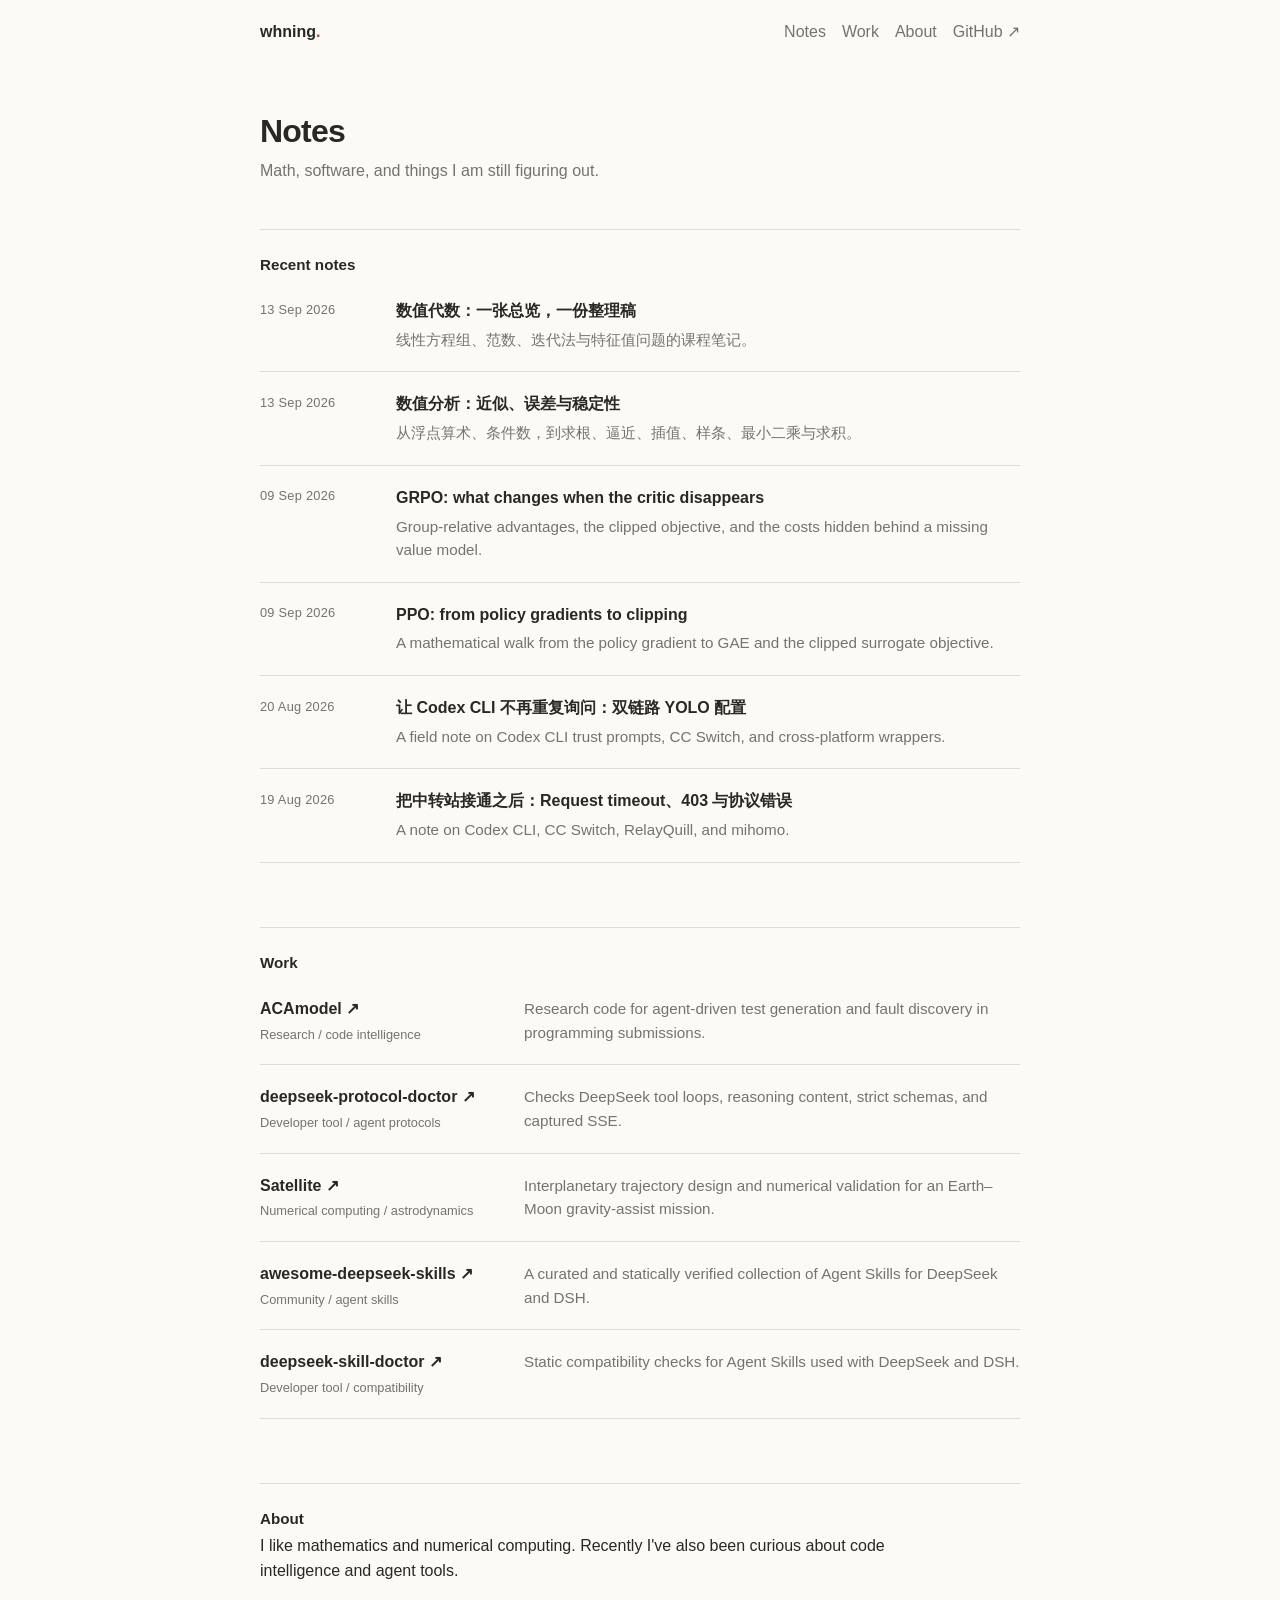
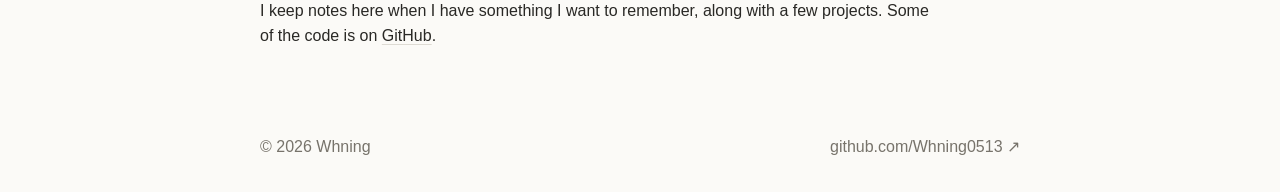
==== index.html @ e8d20bf4 "notes: expand numerical analysis coverage" ====
<!doctype html>
<html lang="en">
<head>
  <meta charset="utf-8">
  <meta name="viewport" content="width=device-width, initial-scale=1">
  <meta name="description" content="Study notes, research projects, and software by Whning.">
  <meta name="theme-color" content="#fbfaf7">
  <title>Whning | Notes</title>
  <link rel="stylesheet" href="css/home.css">
</head>
<body>
  <a class="skip-link" href="#main-content">Skip to content</a>
  <header class="site-header">
    <a class="wordmark" href="#top" aria-label="Whning home">whning<span>.</span></a>
    <nav class="site-nav" aria-label="Main navigation">
      <a href="#notes">Notes</a>
      <a href="#work">Work</a>
      <a href="#about">About</a>
      <a href="https://github.com/Whning0513" target="_blank" rel="noopener">GitHub <span aria-hidden="true">&#8599;</span></a>
    </nav>
  </header>

  <main id="main-content">
    <section class="hero" id="top" aria-labelledby="hero-title">
      <h1 id="hero-title">Notes</h1>
      <p class="hero-lede">Math, software, and things I am still figuring out.</p>
    </section>

    <section class="content-section" id="notes" aria-labelledby="notes-title">
      <h2 id="notes-title">Recent notes</h2>
      <div class="notes-list">
        <article class="note-row">
          <time class="note-date" datetime="2026-09-13">13 Sep 2026</time>
          <div class="note-copy">
            <h3 class="note-title"><a class="note-link" href="notes/20260913-01.html">数值代数：一张总览，一份整理稿</a></h3>
            <p class="note-description">线性方程组、范数、迭代法与特征值问题的课程笔记。</p>
          </div>
        </article>
        <article class="note-row">
          <time class="note-date" datetime="2026-09-13">13 Sep 2026</time>
          <div class="note-copy">
            <h3 class="note-title"><a class="note-link" href="notes/20260913-02.html">数值分析：近似、误差与稳定性</a></h3>
            <p class="note-description">从浮点算术、条件数，到求根、逼近、插值、样条、最小二乘与求积。</p>
          </div>
        </article>
        <article class="note-row">
          <time class="note-date" datetime="2026-09-09">09 Sep 2026</time>
          <div class="note-copy">
            <h3 class="note-title"><a class="note-link" href="notes/20260909-02.html">GRPO: what changes when the critic disappears</a></h3>
            <p class="note-description">Group-relative advantages, the clipped objective, and the costs hidden behind a missing value model.</p>
          </div>
        </article>
        <article class="note-row">
          <time class="note-date" datetime="2026-09-09">09 Sep 2026</time>
          <div class="note-copy">
            <h3 class="note-title"><a class="note-link" href="notes/20260909-01.html">PPO: from policy gradients to clipping</a></h3>
            <p class="note-description">A mathematical walk from the policy gradient to GAE and the clipped surrogate objective.</p>
          </div>
        </article>
        <article class="note-row">
          <time class="note-date" datetime="2026-08-20">20 Aug 2026</time>
          <div class="note-copy">
            <h3 class="note-title"><a class="note-link" href="notes/20260820-01.html">让 Codex CLI 不再重复询问：双链路 YOLO 配置</a></h3>
            <p class="note-description">A field note on Codex CLI trust prompts, CC Switch, and cross-platform wrappers.</p>
          </div>
        </article>
        <article class="note-row">
          <time class="note-date" datetime="2026-08-19">19 Aug 2026</time>
          <div class="note-copy">
            <h3 class="note-title"><a class="note-link" href="notes/20260819-01.html">把中转站接通之后：Request timeout、403 与协议错误</a></h3>
            <p class="note-description">A note on Codex CLI, CC Switch, RelayQuill, and mihomo.</p>
          </div>
        </article>
      </div>
    </section>

    <section class="content-section" id="work" aria-labelledby="work-title">
      <h2 id="work-title">Work</h2>
      <div class="project-list">
        <article class="project-row">
          <div class="project-heading">
            <h3 class="project-title"><a class="project-link" href="https://github.com/Whning0513/ACAmodel" target="_blank" rel="noopener">ACAmodel <span aria-hidden="true">&#8599;</span></a></h3>
            <p class="project-meta">Research / code intelligence</p>
          </div>
          <p class="project-description">Research code for agent-driven test generation and fault discovery in programming submissions.</p>
        </article>
        <article class="project-row">
          <div class="project-heading">
            <h3 class="project-title"><a class="project-link" href="https://github.com/Whning0513/deepseek-protocol-doctor" target="_blank" rel="noopener">deepseek-protocol-doctor <span aria-hidden="true">&#8599;</span></a></h3>
            <p class="project-meta">Developer tool / agent protocols</p>
          </div>
          <p class="project-description">Checks DeepSeek tool loops, reasoning content, strict schemas, and captured SSE.</p>
        </article>
        <article class="project-row">
          <div class="project-heading">
            <h3 class="project-title"><a class="project-link" href="https://github.com/Whning0513/Satellite" target="_blank" rel="noopener">Satellite <span aria-hidden="true">&#8599;</span></a></h3>
            <p class="project-meta">Numerical computing / astrodynamics</p>
          </div>
          <p class="project-description">Interplanetary trajectory design and numerical validation for an Earth–Moon gravity-assist mission.</p>
        </article>
        <article class="project-row">
          <div class="project-heading">
            <h3 class="project-title"><a class="project-link" href="https://github.com/Whning0513/awesome-deepseek-skills" target="_blank" rel="noopener">awesome-deepseek-skills <span aria-hidden="true">&#8599;</span></a></h3>
            <p class="project-meta">Community / agent skills</p>
          </div>
          <p class="project-description">A curated and statically verified collection of Agent Skills for DeepSeek and DSH.</p>
        </article>
        <article class="project-row">
          <div class="project-heading">
            <h3 class="project-title"><a class="project-link" href="https://github.com/Whning0513/deepseek-skill-doctor" target="_blank" rel="noopener">deepseek-skill-doctor <span aria-hidden="true">&#8599;</span></a></h3>
            <p class="project-meta">Developer tool / compatibility</p>
          </div>
          <p class="project-description">Static compatibility checks for Agent Skills used with DeepSeek and DSH.</p>
        </article>
      </div>
    </section>

    <section class="content-section" id="about" aria-labelledby="about-title">
      <h2 id="about-title">About</h2>
      <div class="about-copy">
        <p>I like mathematics and numerical computing. Recently I've also been curious about code intelligence and agent tools.</p>
        <p>I keep notes here when I have something I want to remember, along with a few projects. Some of the code is on <a class="text-link" href="https://github.com/Whning0513" target="_blank" rel="noopener">GitHub</a>.</p>
      </div>
    </section>
  </main>

  <footer class="site-footer">
    <span>&copy; 2026 Whning</span>
    <a href="https://github.com/Whning0513" target="_blank" rel="noopener">github.com/Whning0513 <span aria-hidden="true">&#8599;</span></a>
  </footer>
</body>
</html>
---- css/home.css ----
:root {
  color-scheme: light;
  --paper: #fbfaf7;
  --ink: #292825;
  --muted: #77736b;
  --line: #dedbd4;
  --accent: #a44b35;
  --max: 760px;
  --body-size: 1rem;
  --heading-size: 1.05rem;
}

* { box-sizing: border-box; }
html { scroll-behavior: smooth; }
body {
  min-width: 320px;
  margin: 0;
  background: var(--paper);
  color: var(--ink);
  font-family: Arial, "Helvetica Neue", sans-serif;
  font-size: var(--body-size);
  line-height: 1.6;
}
a { color: inherit; }
.skip-link {
  position: absolute;
  top: -3rem;
  left: 1rem;
  padding: .5rem .75rem;
  background: var(--ink);
  color: var(--paper);
  font-size: var(--body-size);
  text-decoration: none;
  z-index: 2;
}
.skip-link:focus { top: 1rem; }
.site-header, main, .site-footer {
  width: min(calc(100% - 40px), var(--max));
  margin: 0 auto;
}
.site-header {
  display: flex;
  align-items: center;
  min-height: 64px;
}
.wordmark {
  color: var(--ink);
  font-size: 1rem;
  font-weight: 700;
  letter-spacing: 0;
  text-decoration: none;
}
.wordmark span { color: var(--accent); }
.site-nav {
  display: flex;
  flex-wrap: wrap;
  gap: 1rem;
  margin-left: auto;
  color: var(--muted);
  font-size: var(--body-size);
}
.site-nav a, .site-footer a { text-decoration: none; }
.site-nav a:hover, .site-nav a:focus-visible, .site-footer a:hover, .site-footer a:focus-visible { color: var(--accent); }
.hero {
  padding: 3rem 0 2.75rem;
}
h1, h2, h3, p { margin-top: 0; }
h1, h2, h3 { font-size: var(--body-size); font-weight: 400; }
h1 {
  max-width: none;
  margin-bottom: .5rem;
  font-size: 2rem;
  font-weight: 600;
  letter-spacing: -.025em;
  line-height: 1.2;
}
.hero-lede {
  max-width: 38rem;
  margin-bottom: 0;
  color: var(--muted);
  font-size: var(--body-size);
  line-height: 1.65;
}
.inline-link {
  display: inline-flex;
  gap: .45rem;
  align-items: center;
  border-bottom: 1px solid var(--ink);
  padding-bottom: .2rem;
  font-size: var(--body-size);
  text-decoration: none;
}
.inline-link:hover, .inline-link:focus-visible { border-color: var(--accent); color: var(--accent); }
.content-section {
  border-top: 1px solid var(--line);
  padding: 1.5rem 0 4rem;
}
h2 {
  max-width: none;
  margin-bottom: .25rem;
  font-size: .95rem;
  font-weight: 600;
  line-height: 1.4;
}
.notes-list { margin-top: .25rem; }
.note-row {
  display: grid;
  grid-template-columns: 7rem minmax(0, 1fr);
  gap: 1.5rem;
  align-items: start;
  border-bottom: 1px solid var(--line);
  padding: 1.25rem 0;
}
.note-title { margin-bottom: .35rem; font-size: 1rem; font-weight: 600; line-height: 1.45; }
.note-description { max-width: 42rem; margin-bottom: 0; color: var(--muted); font-size: .95rem; line-height: 1.55; }
.note-date {
  justify-self: start;
  padding-top: .1rem;
  color: var(--muted);
  font-size: .8rem;
  letter-spacing: .02em;
  line-height: 1.4;
  white-space: nowrap;
}
.note-link { text-decoration: none; }
.note-link:hover, .note-link:focus-visible { color: var(--accent); }
.project-list { margin-top: .25rem; }
.project-row {
  display: grid;
  grid-template-columns: 15rem minmax(0, 1fr);
  gap: 1.5rem;
  align-items: start;
  border-bottom: 1px solid var(--line);
  padding: 1.25rem 0;
}
.project-title { margin-bottom: .35rem; font-size: 1rem; font-weight: 600; line-height: 1.45; }
.project-link { text-decoration: none; }
.project-link:hover, .project-link:focus-visible { color: var(--accent); }
.project-meta { margin-bottom: 0; color: var(--muted); font-size: .8rem; line-height: 1.45; }
.project-description { max-width: 42rem; margin-bottom: 0; color: var(--muted); font-size: .95rem; line-height: 1.55; }
.about-copy { max-width: 42rem; }
.about-copy p { margin-bottom: .85rem; }
.about-copy p:last-child { margin-bottom: 0; }
.text-link { text-decoration: underline; text-decoration-color: var(--line); text-underline-offset: .2em; }
.text-link:hover, .text-link:focus-visible { color: var(--accent); text-decoration-color: var(--accent); }
.article-page { width: 100%; min-width: 0; max-width: 760px; padding: 4rem 0 5rem; }
.article-kicker {
  margin-bottom: 1.35rem;
  color: var(--accent);
  font-size: var(--body-size);
  line-height: 1.4;
  text-transform: uppercase;
}
.article-page h1 {
  max-width: none;
  margin-bottom: 1.25rem;
  font-size: clamp(1.8rem, 5vw, 3rem);
  font-weight: 600;
  letter-spacing: -.03em;
  line-height: 1.1;
}
.article-lede {
  max-width: 680px;
  margin-bottom: 1.25rem;
  color: var(--muted);
  font-size: var(--body-size);
  line-height: 1.8;
}
.article-byline {
  margin-bottom: 0;
  color: var(--muted);
  font-size: var(--body-size);
}
.article-page section { margin-top: 3.5rem; }
.article-page h2 {
  max-width: none;
  margin-bottom: 1.25rem;
  font-size: 1.25rem;
  font-weight: 600;
  line-height: 1.4;
}
.article-page h3 {
  max-width: 680px;
  margin: 2rem 0 .65rem;
  font-size: 1rem;
  font-weight: 600;
  line-height: 1.45;
}
.article-page p, .article-page li { width: 100%; max-width: 680px; overflow-wrap: anywhere; }
.article-page ul { padding-left: 1.25rem; }
.article-page ol { padding-left: 1.35rem; }
.article-page li { margin-bottom: .85rem; }
.article-page li:last-child { margin-bottom: 0; }
.article-page code {
  padding: .08rem .25rem;
  background: rgba(28, 29, 26, .06);
  font-family: Consolas, "Liberation Mono", monospace;
  font-size: .92em;
}
.article-page pre {
  max-width: 680px;
  overflow-x: auto;
  margin: 1.5rem 0;
  border: 1px solid var(--line);
  padding: 1rem 1.15rem;
  background: rgba(255, 255, 255, .35);
  line-height: 1.6;
}
.article-page pre code { padding: 0; background: transparent; }
.note-figure {
  max-width: 680px;
  margin: 1.5rem 0;
}
.note-figure img {
  display: block;
  width: 100%;
  height: auto;
  border: 1px solid var(--line);
}
.note-figure figcaption {
  margin-top: .6rem;
  color: var(--muted);
  font-size: .9rem;
  line-height: 1.5;
}
.note-image-link,
.diagram-figure {
  display: block;
}
.diagram-figure {
  max-width: 680px;
  margin: 1.35rem 0;
}
.diagram-figure img {
  display: block;
  width: 100%;
  height: auto;
  border: 1px solid var(--line);
}
.diagram-figure figcaption {
  margin-top: .6rem;
  color: var(--muted);
  font-size: .9rem;
  line-height: 1.5;
}
.article-callout {
  margin-top: 3.5rem;
  border-top: 1px solid var(--line);
  border-bottom: 1px solid var(--line);
  padding: 1.25rem 0;
  color: var(--muted);
}
.math-block {
  max-width: 680px;
  overflow-x: auto;
  margin: 1.5rem 0;
  border-left: 2px solid var(--accent);
  padding: .9rem 1rem;
  background: rgba(255, 255, 255, .28);
}
.math-block p:last-child { margin-bottom: 0; }
.article-table-wrap { max-width: 680px; overflow-x: auto; }
.article-page table { width: 100%; border-collapse: collapse; }
.article-page th, .article-page td {
  border-top: 1px solid var(--line);
  padding: .75rem .8rem .75rem 0;
  text-align: left;
  vertical-align: top;
}
.article-page th { font-weight: 700; }
.zh-summary {
  max-width: 680px;
  border-top: 1px solid var(--line);
  border-bottom: 1px solid var(--line);
  padding: 1.25rem 0;
}
.references a { overflow-wrap: anywhere; }
.site-footer {
  display: flex;
  justify-content: space-between;
  gap: 1rem;
  padding: 1.35rem 0 2rem;
  color: var(--muted);
  font-size: var(--body-size);
}
@media (max-width: 760px) {
  .site-header, main, .site-footer { width: min(calc(100% - 32px), var(--max)); }
  .site-header { display: block; min-height: 64px; padding: .85rem 0; }
  .wordmark { flex: 0 0 auto; }
  .site-nav { min-width: 0; max-width: none; margin: .75rem 0 0; justify-content: flex-start; gap: .4rem .8rem; line-height: 1.4; }
  .site-nav a { white-space: nowrap; }
  .hero { padding: 2.5rem 0 2.25rem; }
  h1 { font-size: 1.85rem; }
  .hero-lede { max-width: 32rem; }
  .content-section { padding: 1.25rem 0 3rem; }
  h2 { font-size: .95rem; }
  .note-row { grid-template-columns: 1fr; gap: .4rem; padding: 1.1rem 0; }
  .note-date { grid-column: auto; grid-row: auto; justify-self: start; order: initial; }
  .project-row { grid-template-columns: 1fr; gap: .4rem; padding: 1.1rem 0; }
  .article-page { padding: 3.5rem 0 4rem; }
  .article-page section { margin-top: 3rem; }
  .site-footer { align-items: flex-start; flex-direction: column; padding-bottom: 1.5rem; }
}
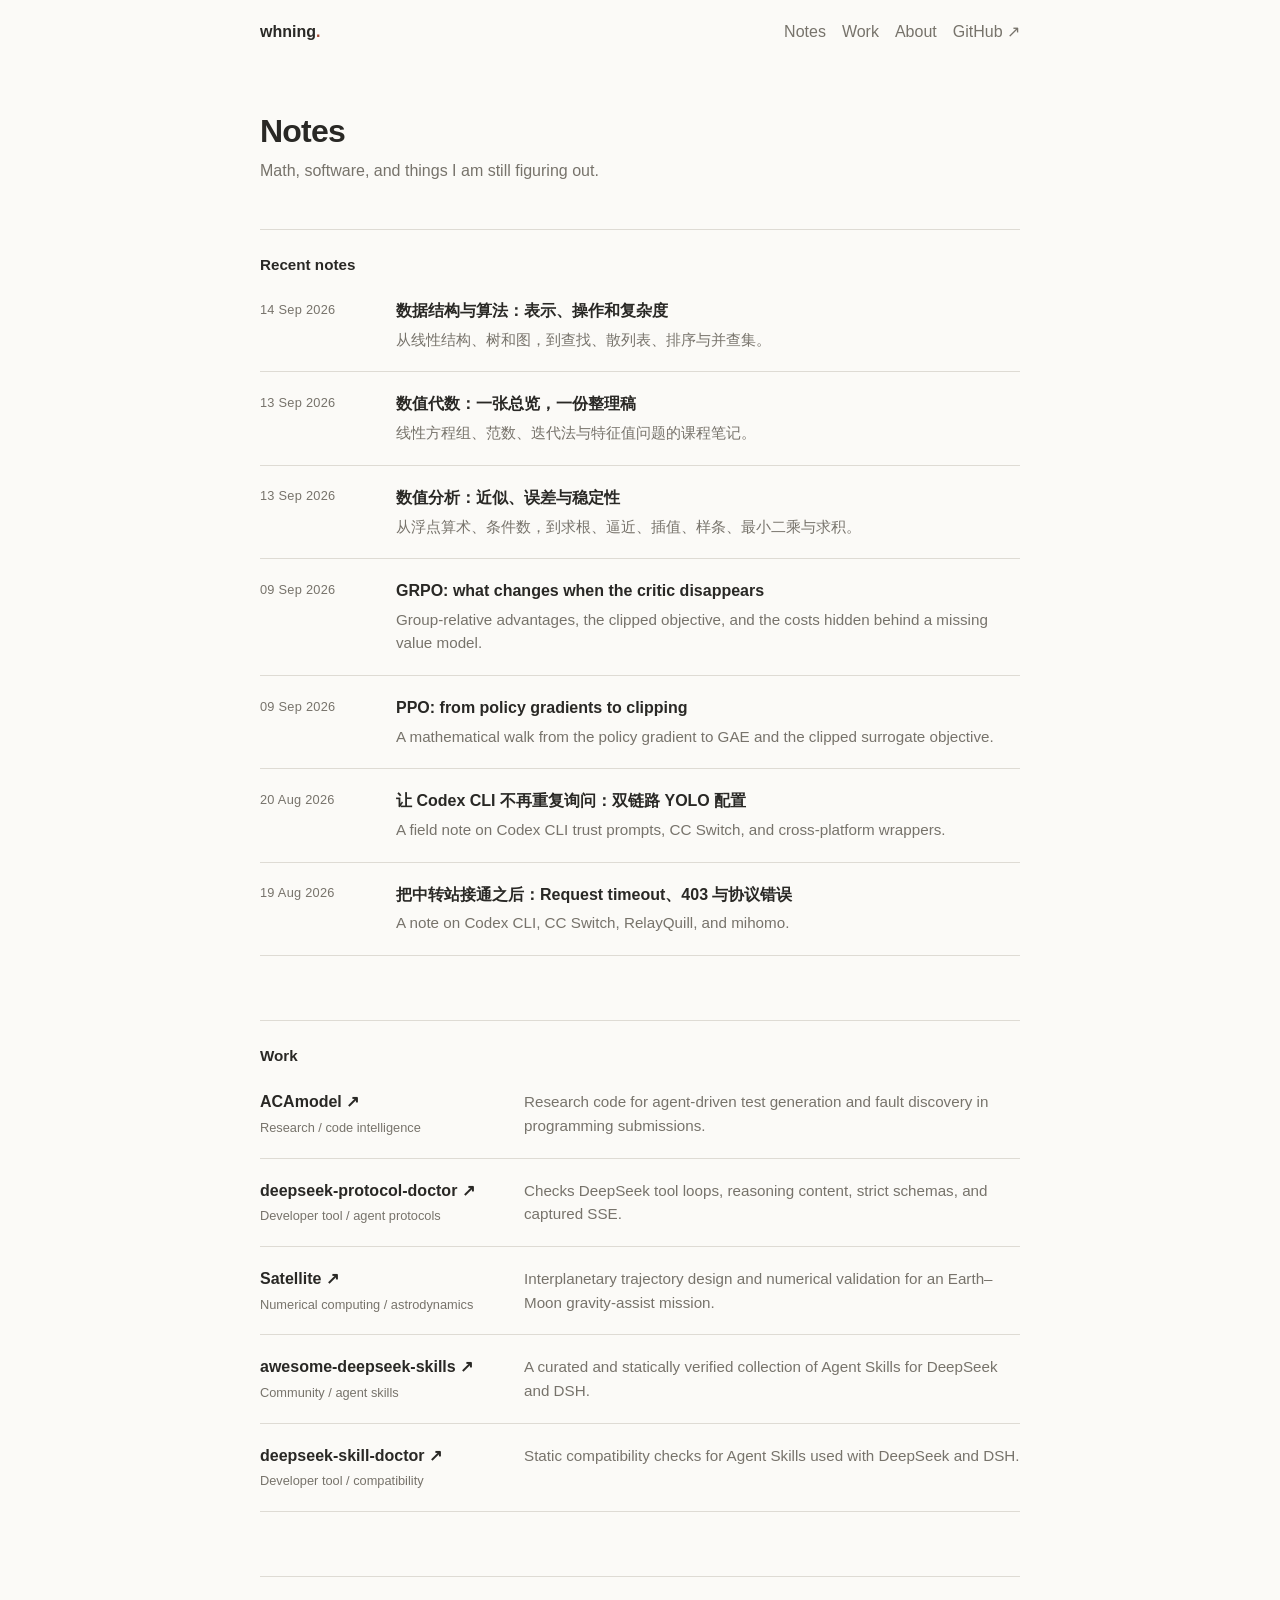
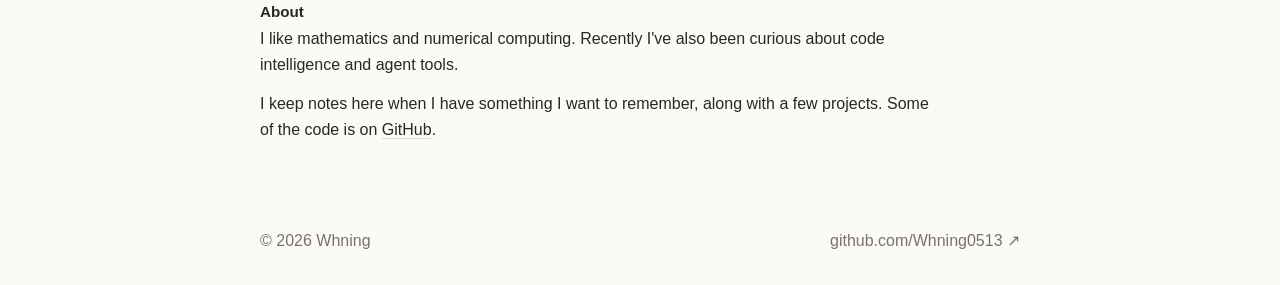
==== commit 87eaabf0: "notes: add data structures and algorithms" ====
--- a/index.html
+++ b/index.html
@@ -29,6 +29,13 @@
     <section class="content-section" id="notes" aria-labelledby="notes-title">
       <h2 id="notes-title">Recent notes</h2>
       <div class="notes-list">
+        <article class="note-row">
+          <time class="note-date" datetime="2026-09-14">14 Sep 2026</time>
+          <div class="note-copy">
+            <h3 class="note-title"><a class="note-link" href="notes/20260914-01.html">数据结构与算法：表示、操作和复杂度</a></h3>
+            <p class="note-description">从线性结构、树和图，到查找、散列表、排序与并查集。</p>
+          </div>
+        </article>
         <article class="note-row">
           <time class="note-date" datetime="2026-09-13">13 Sep 2026</time>
           <div class="note-copy">
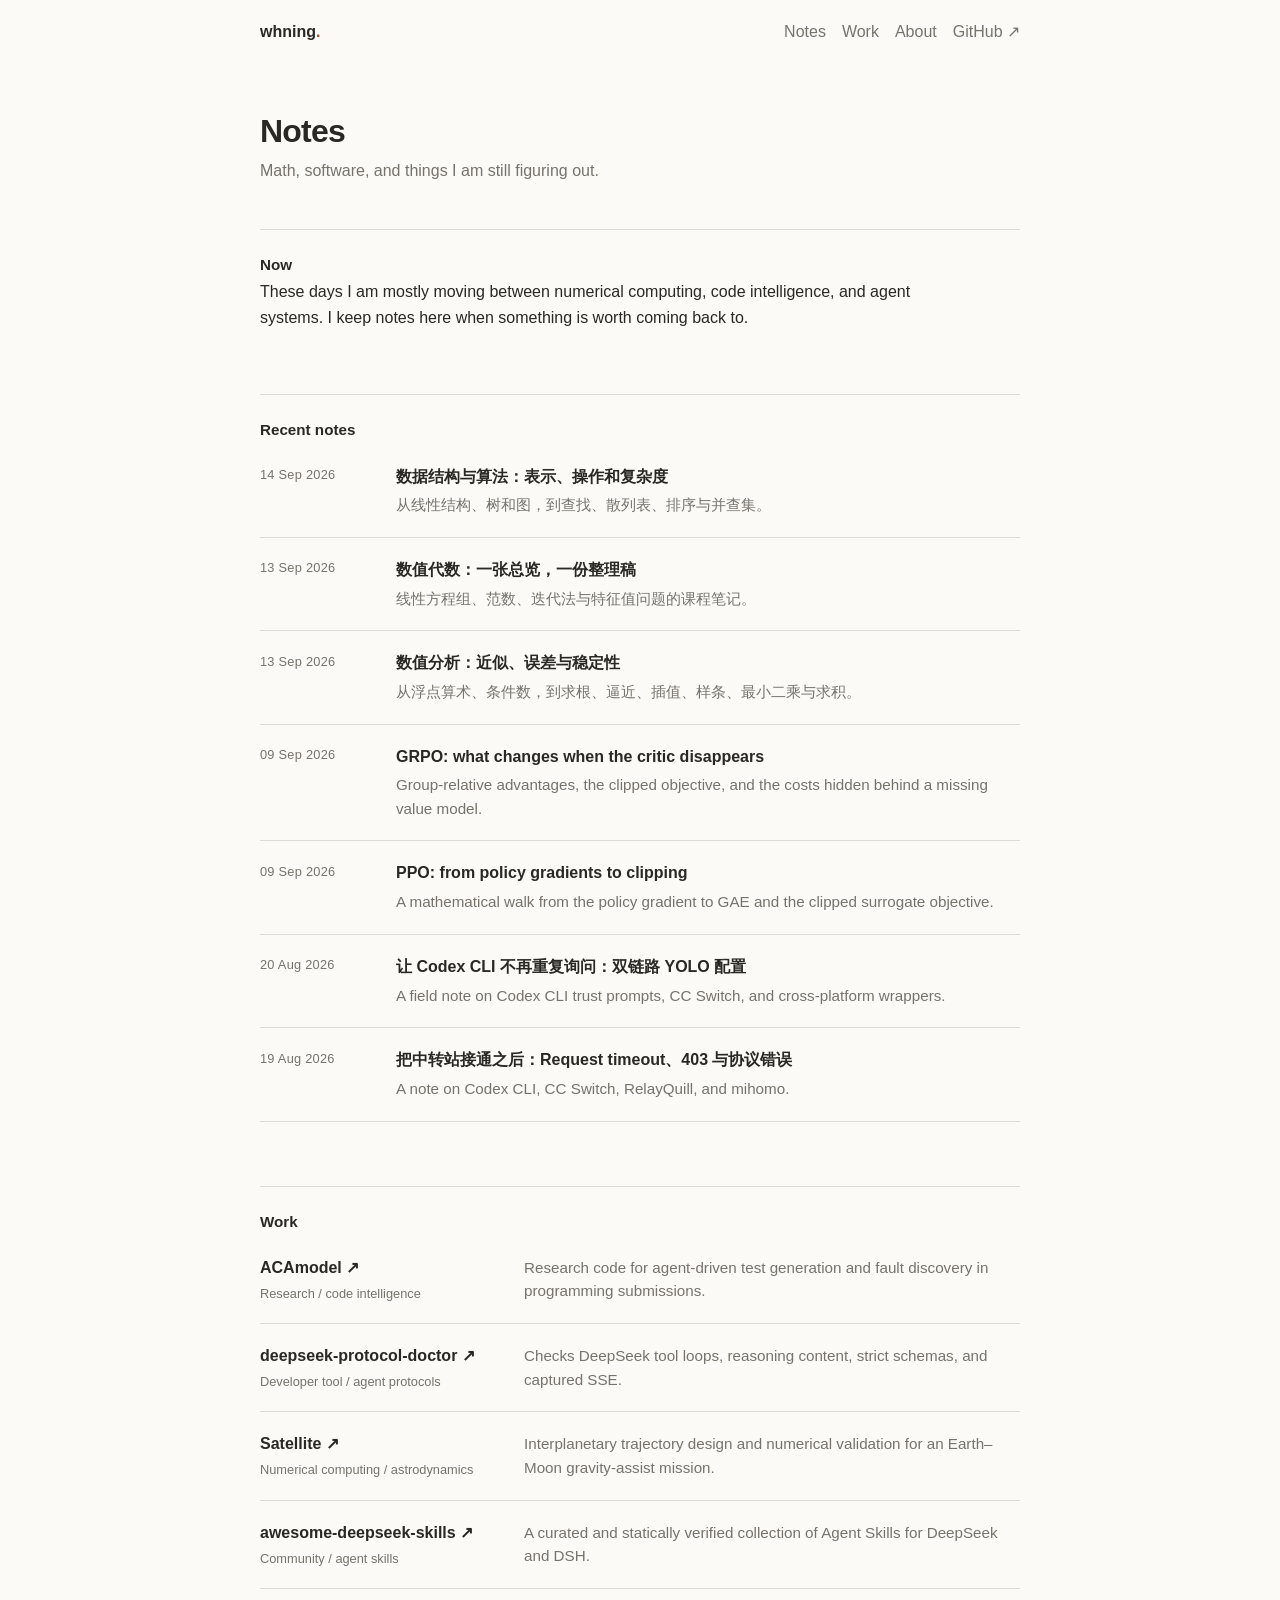
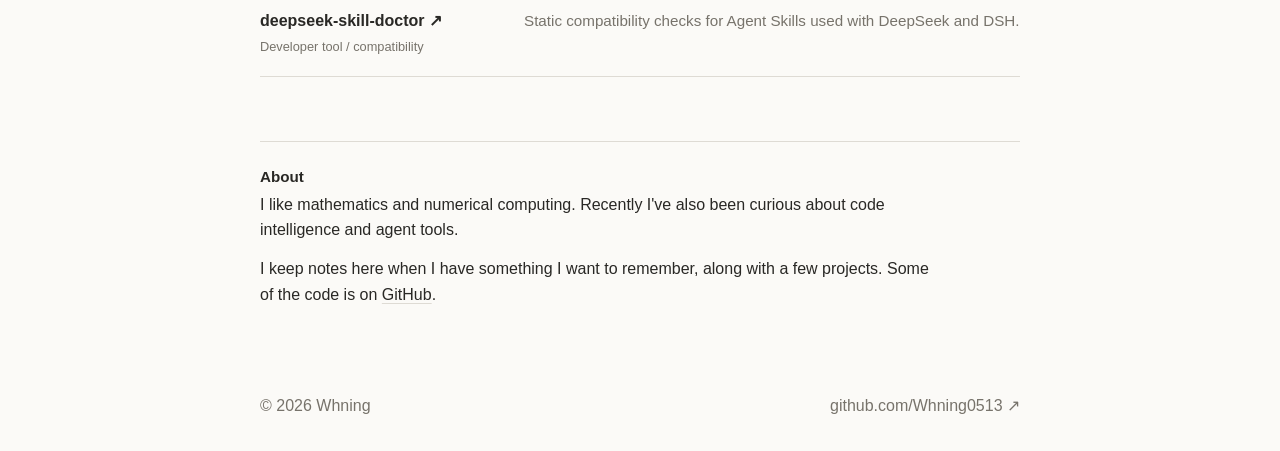
==== commit a3603d78: "site: add a quiet now section" ====
--- a/index.html
+++ b/index.html
@@ -24,6 +24,11 @@
     <section class="hero" id="top" aria-labelledby="hero-title">
       <h1 id="hero-title">Notes</h1>
       <p class="hero-lede">Math, software, and things I am still figuring out.</p>
+    </section>
+
+    <section class="content-section now-section" id="now" aria-labelledby="now-title">
+      <h2 id="now-title">Now</h2>
+      <p class="now-copy">These days I am mostly moving between numerical computing, code intelligence, and agent systems. I keep notes here when something is worth coming back to.</p>
     </section>
 
     <section class="content-section" id="notes" aria-labelledby="notes-title">
--- a/css/home.css
+++ b/css/home.css
@@ -139,6 +139,7 @@
 .project-meta { margin-bottom: 0; color: var(--muted); font-size: .8rem; line-height: 1.45; }
 .project-description { max-width: 42rem; margin-bottom: 0; color: var(--muted); font-size: .95rem; line-height: 1.55; }
 .about-copy { max-width: 42rem; }
+.now-copy { max-width: 42rem; margin-bottom: 0; }
 .about-copy p { margin-bottom: .85rem; }
 .about-copy p:last-child { margin-bottom: 0; }
 .text-link { text-decoration: underline; text-decoration-color: var(--line); text-underline-offset: .2em; }
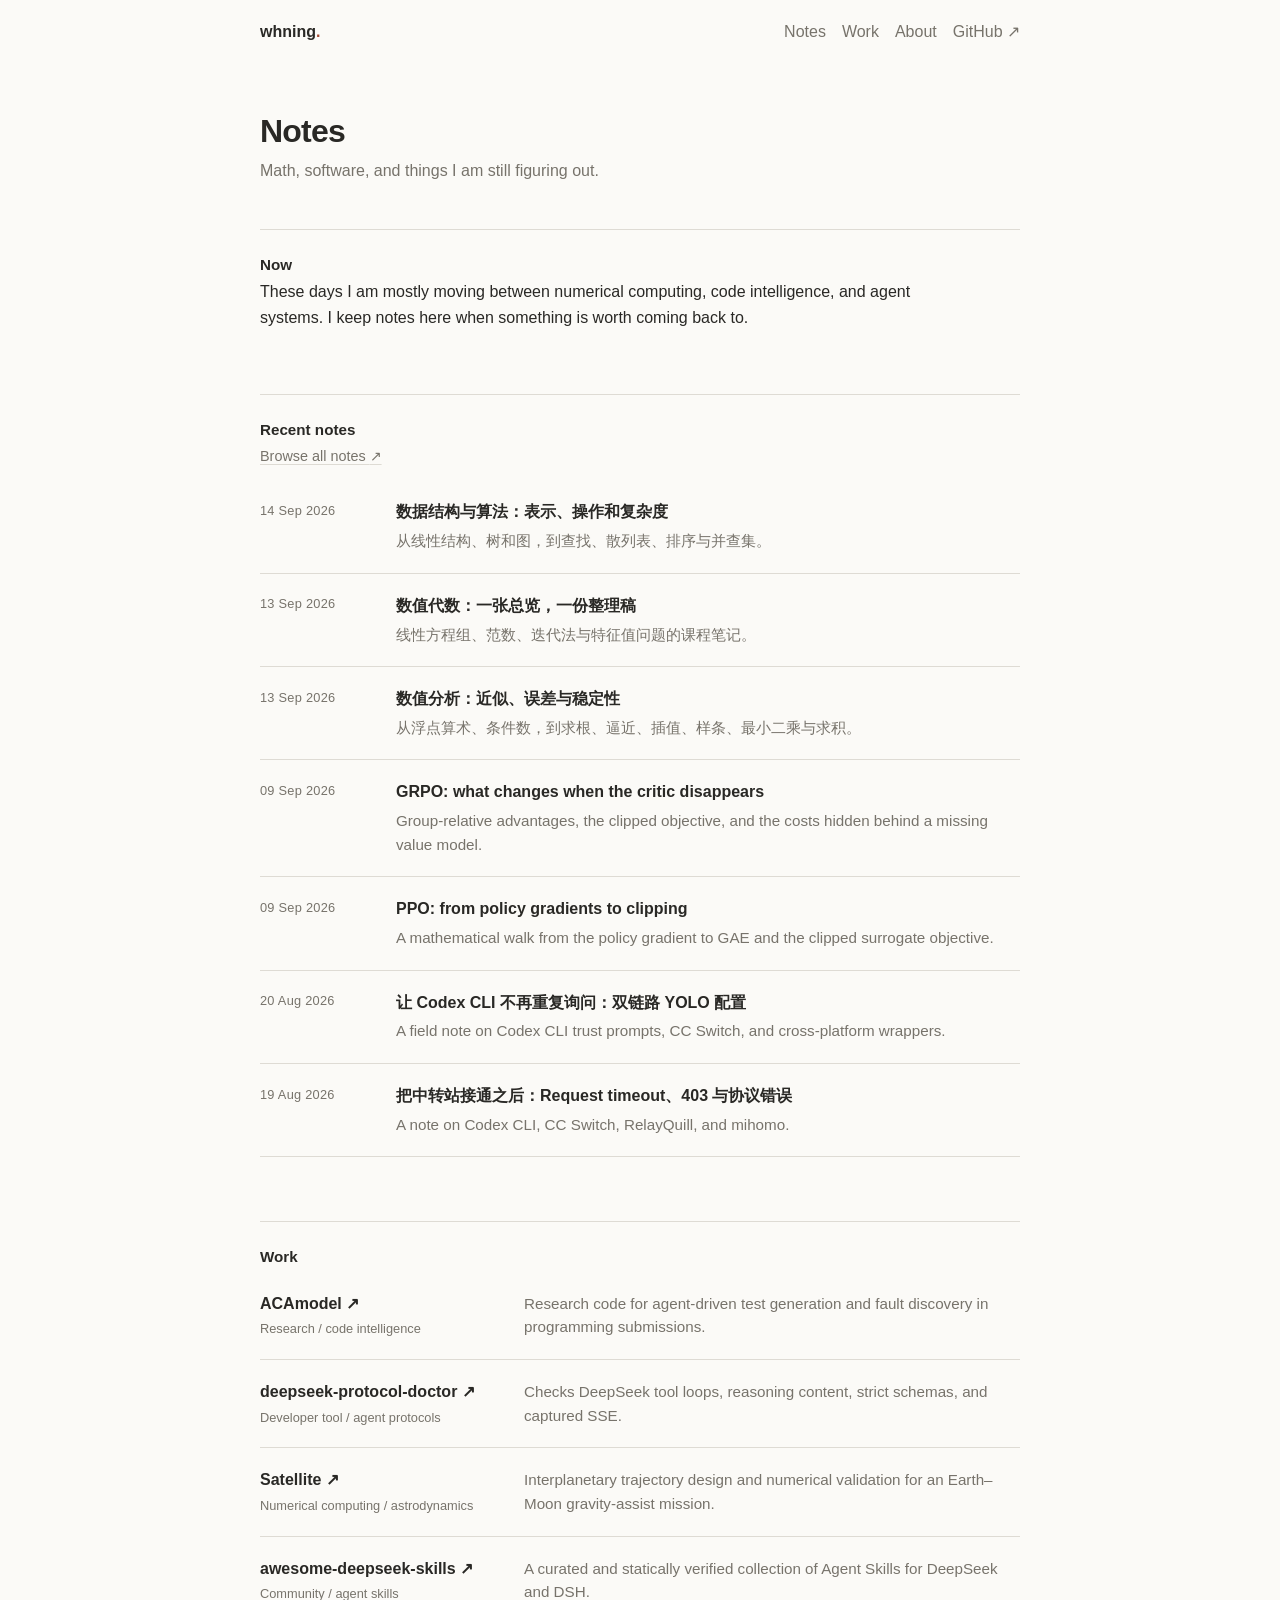
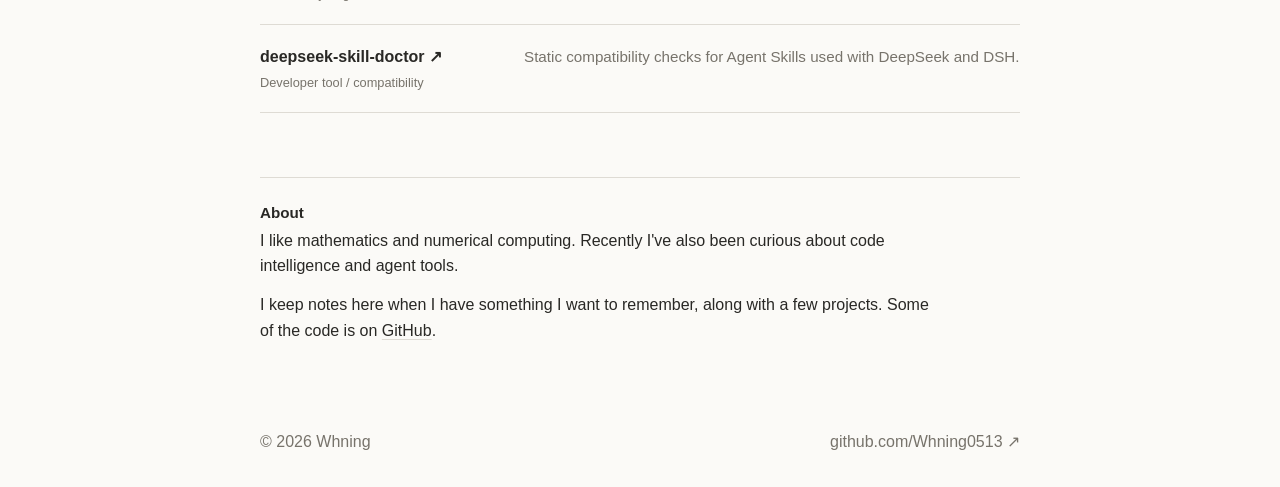
==== commit 8a7c7d44: "site: add a notes archive" ====
--- a/index.html
+++ b/index.html
@@ -33,6 +33,7 @@
 
     <section class="content-section" id="notes" aria-labelledby="notes-title">
       <h2 id="notes-title">Recent notes</h2>
+      <p class="section-action"><a class="text-link" href="notes/index.html">Browse all notes <span aria-hidden="true">&#8599;</span></a></p>
       <div class="notes-list">
         <article class="note-row">
           <time class="note-date" datetime="2026-09-14">14 Sep 2026</time>
--- a/css/home.css
+++ b/css/home.css
@@ -103,6 +103,7 @@
   line-height: 1.4;
 }
 .notes-list { margin-top: .25rem; }
+.section-action { margin-bottom: .8rem; color: var(--muted); font-size: .9rem; }
 .note-row {
   display: grid;
   grid-template-columns: 7rem minmax(0, 1fr);
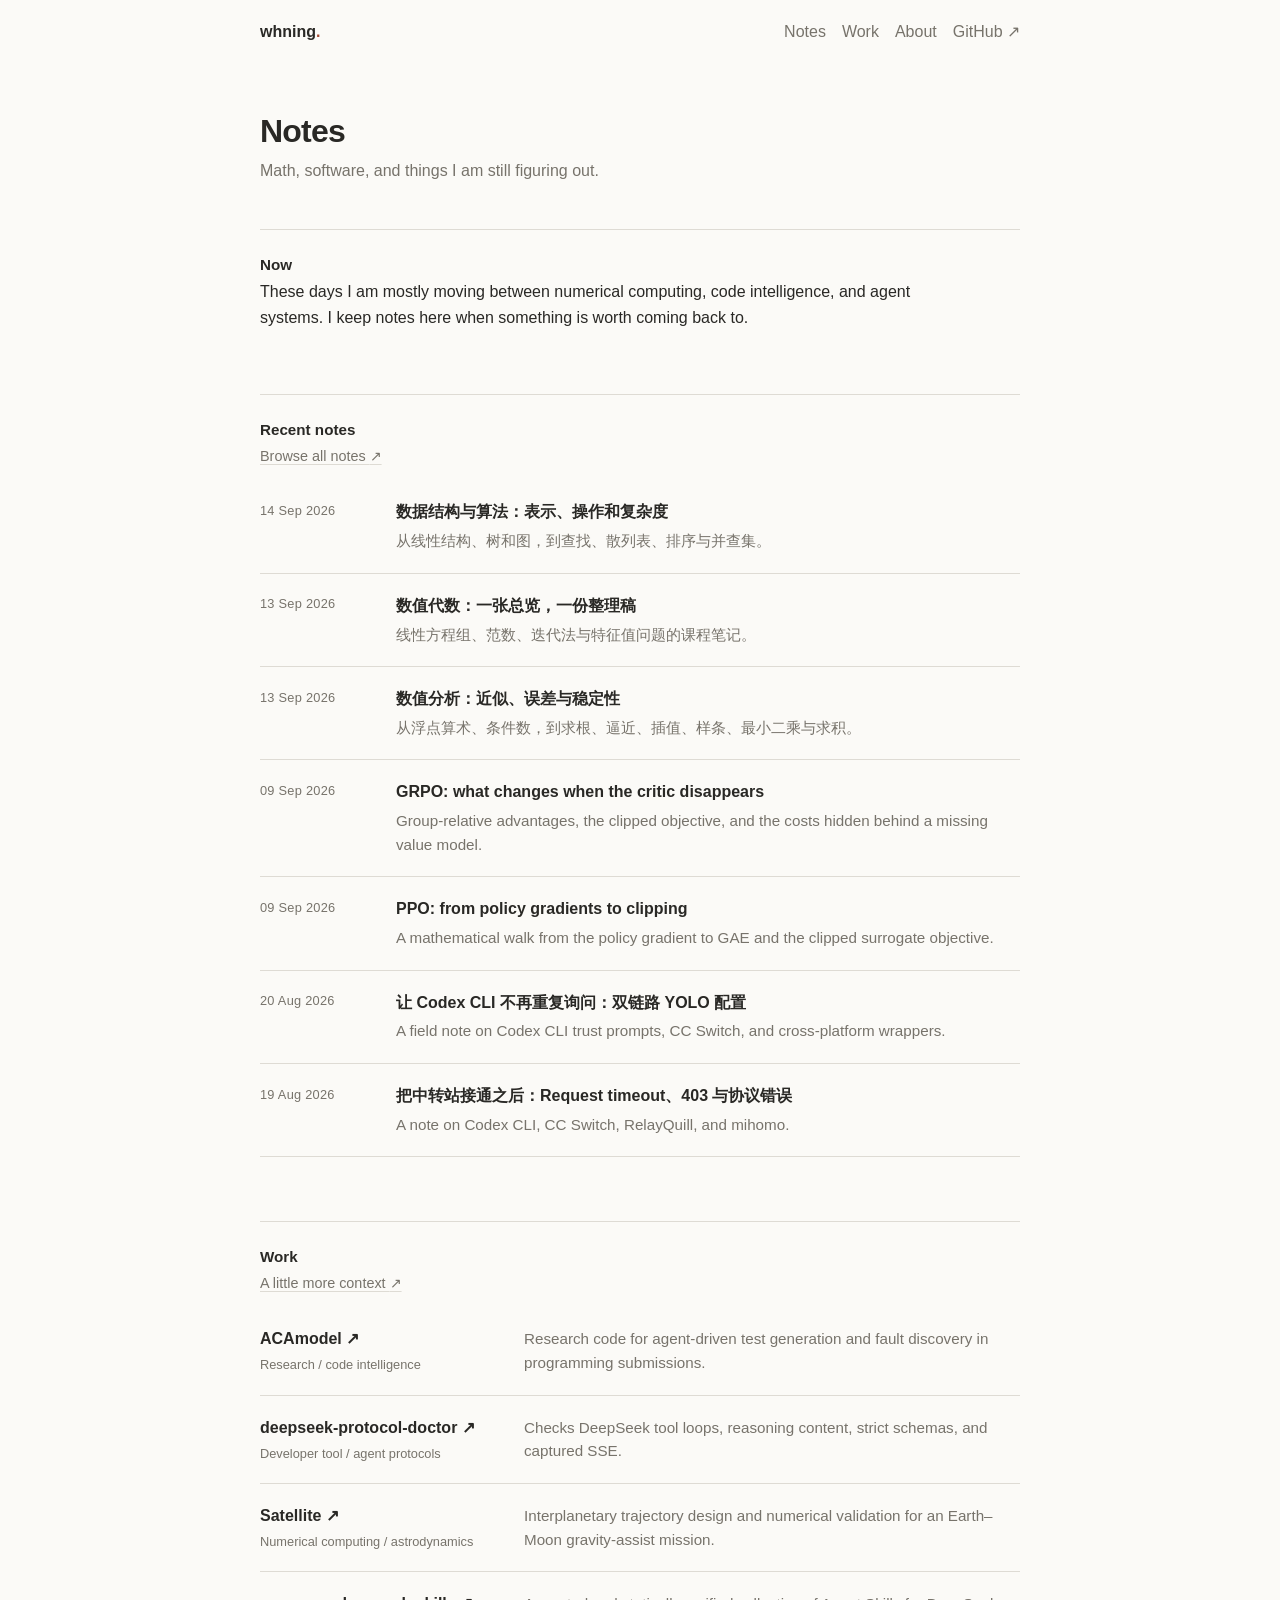
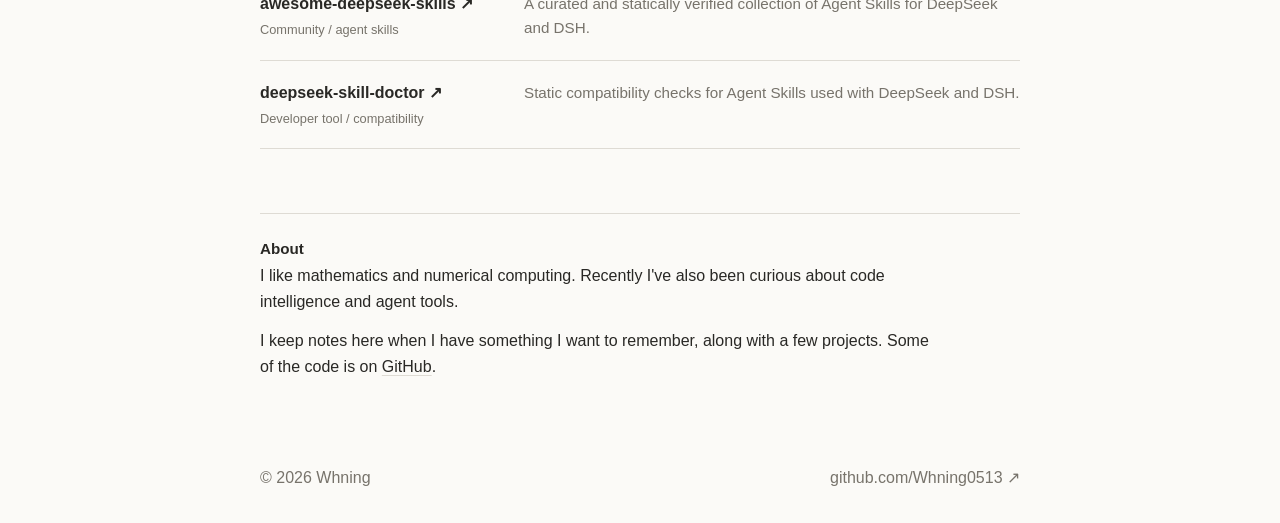
==== commit 5ede14b7: "site: add selected work details" ====
--- a/index.html
+++ b/index.html
@@ -89,6 +89,7 @@
 
     <section class="content-section" id="work" aria-labelledby="work-title">
       <h2 id="work-title">Work</h2>
+      <p class="section-action"><a class="text-link" href="work.html">A little more context <span aria-hidden="true">&#8599;</span></a></p>
       <div class="project-list">
         <article class="project-row">
           <div class="project-heading">
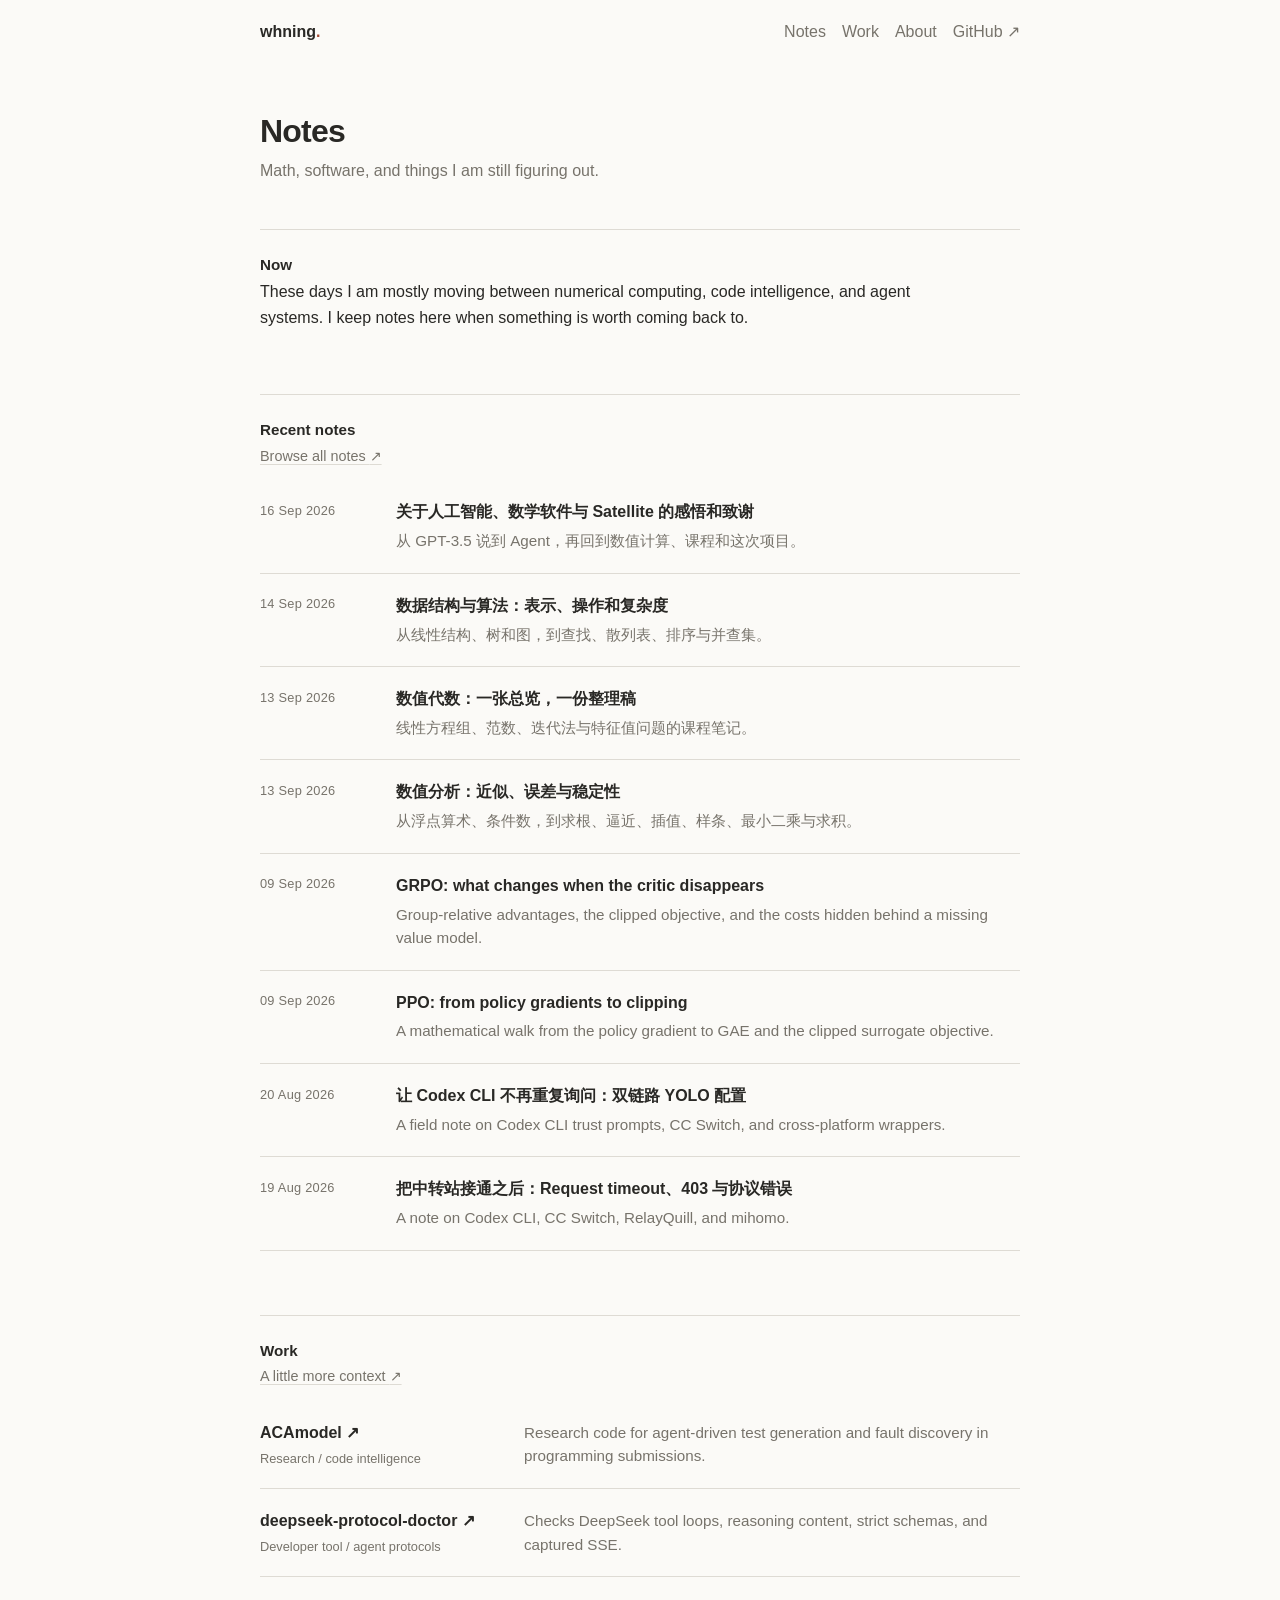
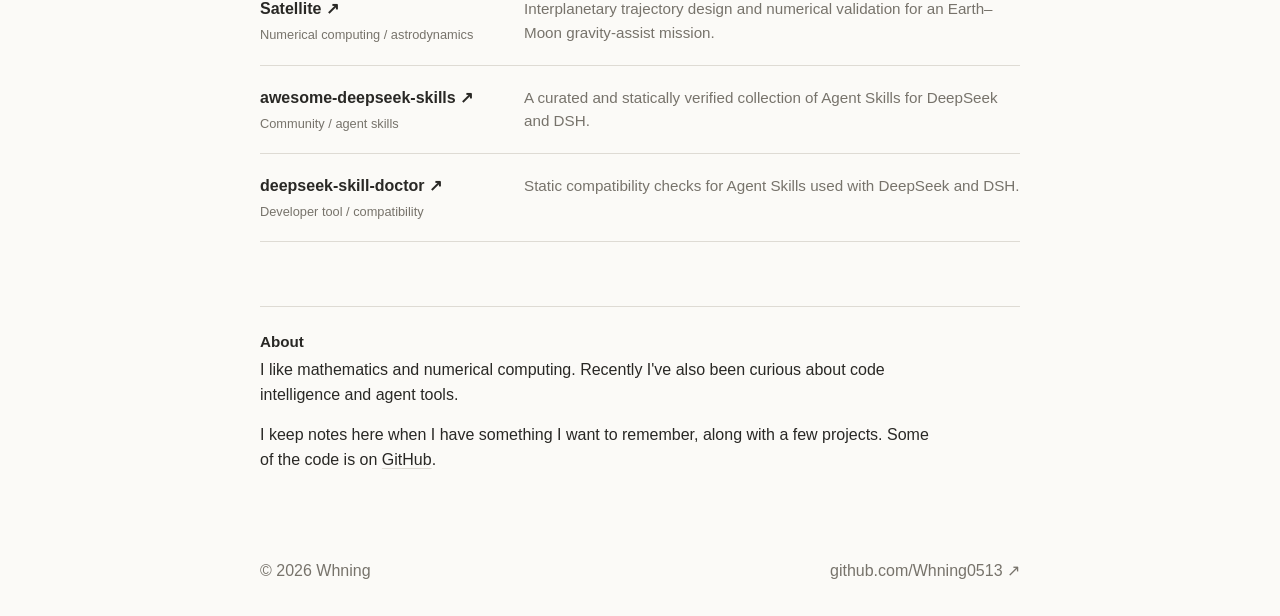
==== commit 72d15e83: "notes: publish Satellite reflection" ====
--- a/index.html
+++ b/index.html
@@ -35,6 +35,13 @@
       <h2 id="notes-title">Recent notes</h2>
       <p class="section-action"><a class="text-link" href="notes/index.html">Browse all notes <span aria-hidden="true">&#8599;</span></a></p>
       <div class="notes-list">
+        <article class="note-row">
+          <time class="note-date" datetime="2026-09-16">16 Sep 2026</time>
+          <div class="note-copy">
+            <h3 class="note-title"><a class="note-link" href="notes/20260916-01.html">关于人工智能、数学软件与 Satellite 的感悟和致谢</a></h3>
+            <p class="note-description">从 GPT-3.5 说到 Agent，再回到数值计算、课程和这次项目。</p>
+          </div>
+        </article>
         <article class="note-row">
           <time class="note-date" datetime="2026-09-14">14 Sep 2026</time>
           <div class="note-copy">
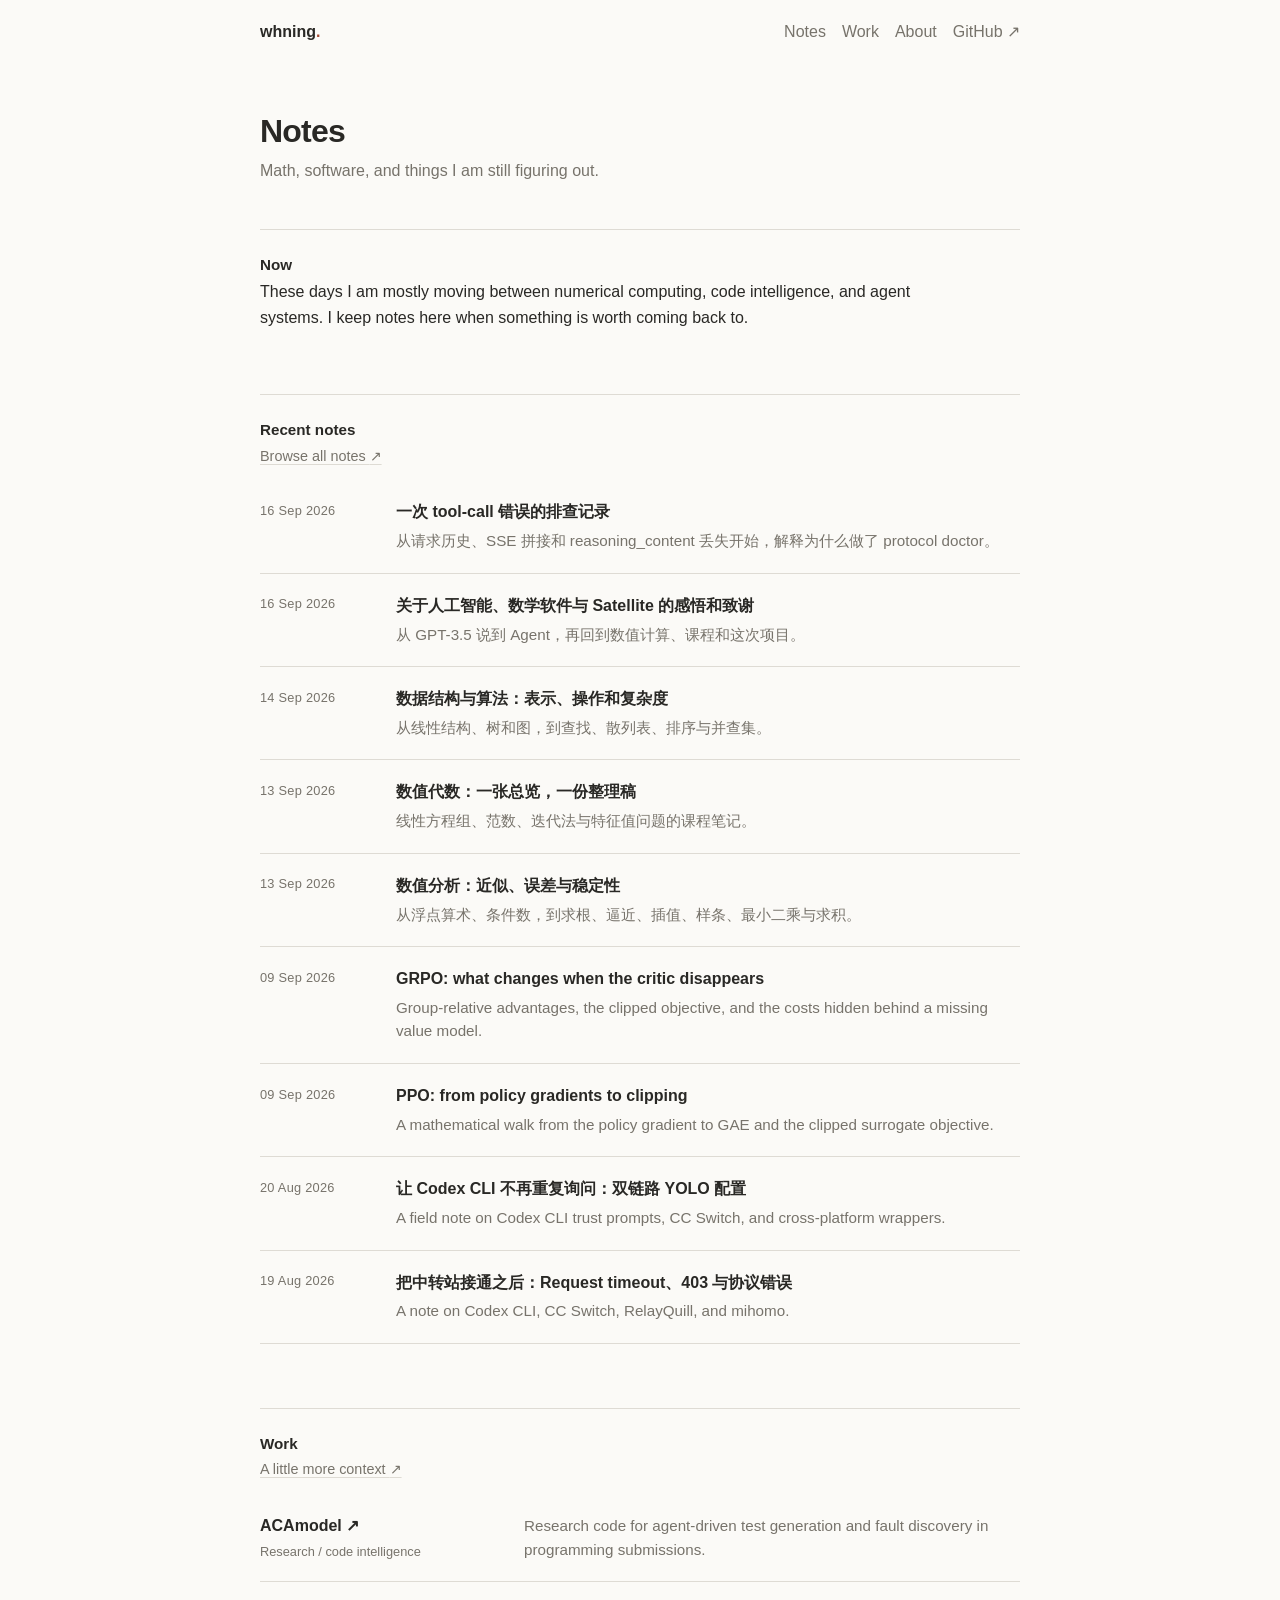
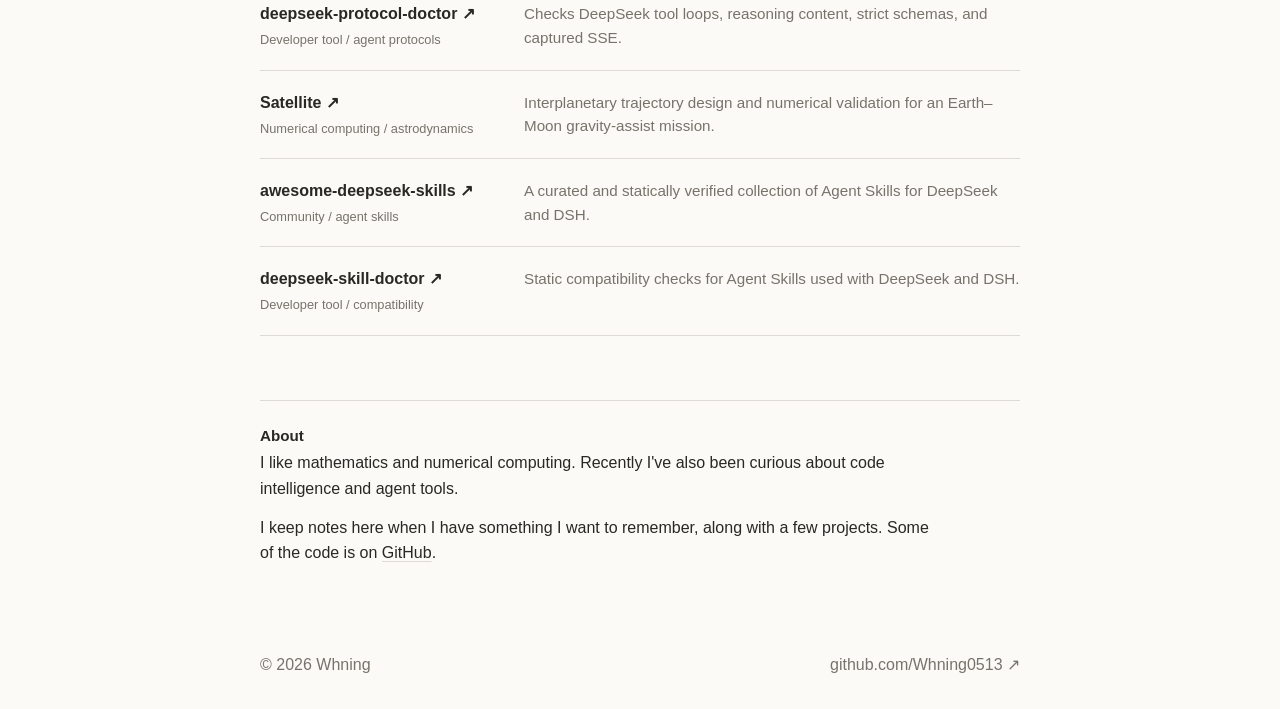
==== commit 78ac8fdc: "notes: document DeepSeek tool-call debugging" ====
--- a/index.html
+++ b/index.html
@@ -35,6 +35,13 @@
       <h2 id="notes-title">Recent notes</h2>
       <p class="section-action"><a class="text-link" href="notes/index.html">Browse all notes <span aria-hidden="true">&#8599;</span></a></p>
       <div class="notes-list">
+        <article class="note-row">
+          <time class="note-date" datetime="2026-09-16">16 Sep 2026</time>
+          <div class="note-copy">
+            <h3 class="note-title"><a class="note-link" href="notes/20260916-02.html">一次 tool-call 错误的排查记录</a></h3>
+            <p class="note-description">从请求历史、SSE 拼接和 reasoning_content 丢失开始，解释为什么做了 protocol doctor。</p>
+          </div>
+        </article>
         <article class="note-row">
           <time class="note-date" datetime="2026-09-16">16 Sep 2026</time>
           <div class="note-copy">
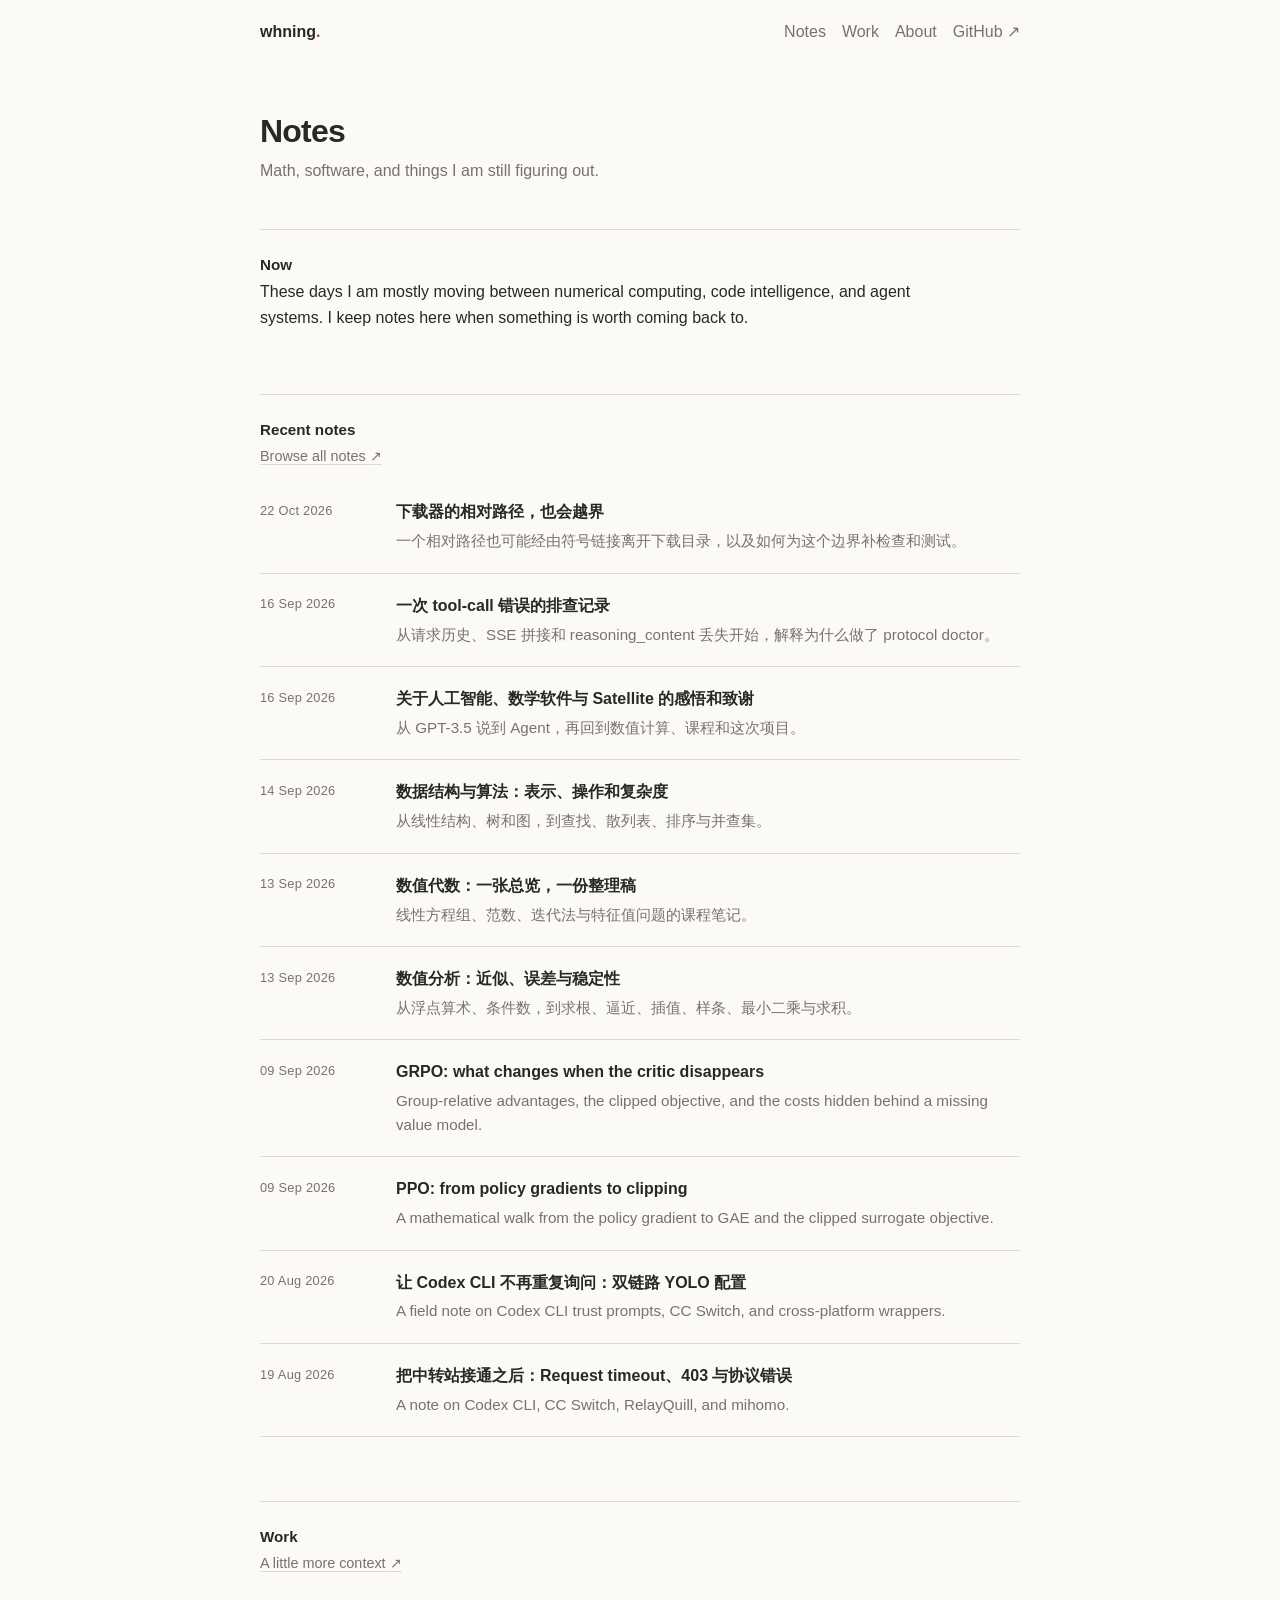
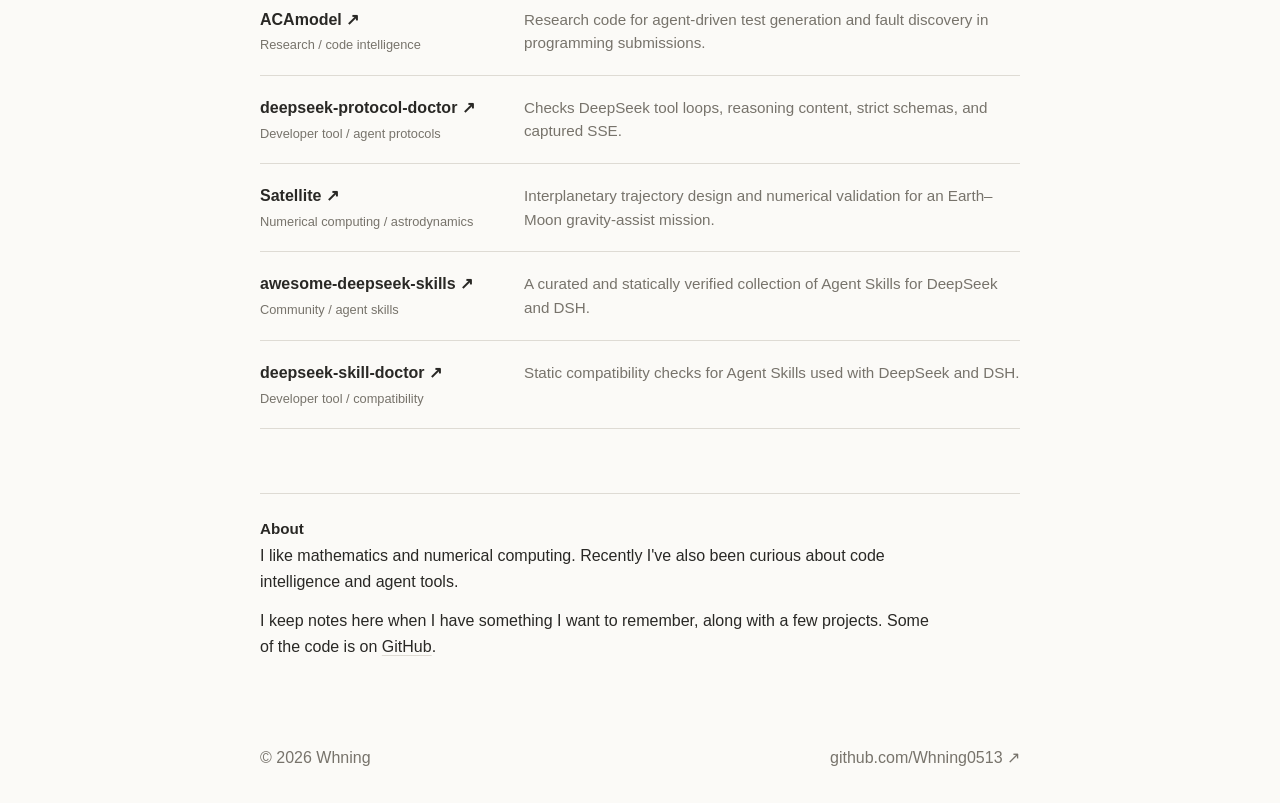
==== commit b0e19a23: "Add downloader symlink boundary note" ====
--- a/index.html
+++ b/index.html
@@ -35,6 +35,13 @@
       <h2 id="notes-title">Recent notes</h2>
       <p class="section-action"><a class="text-link" href="notes/index.html">Browse all notes <span aria-hidden="true">&#8599;</span></a></p>
       <div class="notes-list">
+        <article class="note-row">
+          <time class="note-date" datetime="2026-10-22">22 Oct 2026</time>
+          <div class="note-copy">
+            <h3 class="note-title"><a class="note-link" href="notes/20261022-01.html">下载器的相对路径，也会越界</a></h3>
+            <p class="note-description">一个相对路径也可能经由符号链接离开下载目录，以及如何为这个边界补检查和测试。</p>
+          </div>
+        </article>
         <article class="note-row">
           <time class="note-date" datetime="2026-09-16">16 Sep 2026</time>
           <div class="note-copy">
--- a/css/home.css
+++ b/css/home.css
@@ -172,6 +172,52 @@
   margin-bottom: 0;
   color: var(--muted);
   font-size: var(--body-size);
+}
+.archive-search {
+  max-width: 680px;
+  margin: 2rem 0 3.5rem;
+}
+.search-label {
+  display: block;
+  margin-bottom: .45rem;
+  color: var(--muted);
+  font-size: .85rem;
+}
+.search-row {
+  display: flex;
+  gap: .6rem;
+  align-items: center;
+}
+.search-input {
+  width: 100%;
+  min-width: 0;
+  border: 1px solid var(--line);
+  border-radius: 0;
+  padding: .65rem .75rem;
+  background: rgba(255, 255, 255, .3);
+  color: var(--ink);
+  font: inherit;
+}
+.search-input:focus-visible {
+  outline: 2px solid var(--accent);
+  outline-offset: 2px;
+}
+.search-clear {
+  flex: 0 0 auto;
+  border: 0;
+  border-bottom: 1px solid var(--line);
+  padding: .2rem 0;
+  background: transparent;
+  color: var(--muted);
+  font: inherit;
+  cursor: pointer;
+}
+.search-clear:hover, .search-clear:focus-visible { border-color: var(--accent); color: var(--accent); }
+.search-status {
+  min-height: 1.5em;
+  margin: .55rem 0 0;
+  color: var(--muted);
+  font-size: .85rem;
 }
 .article-page section { margin-top: 3.5rem; }
 .article-page h2 {
@@ -301,5 +347,6 @@
   .project-row { grid-template-columns: 1fr; gap: .4rem; padding: 1.1rem 0; }
   .article-page { padding: 3.5rem 0 4rem; }
   .article-page section { margin-top: 3rem; }
+  .archive-search { margin-bottom: 3rem; }
   .site-footer { align-items: flex-start; flex-direction: column; padding-bottom: 1.5rem; }
 }
